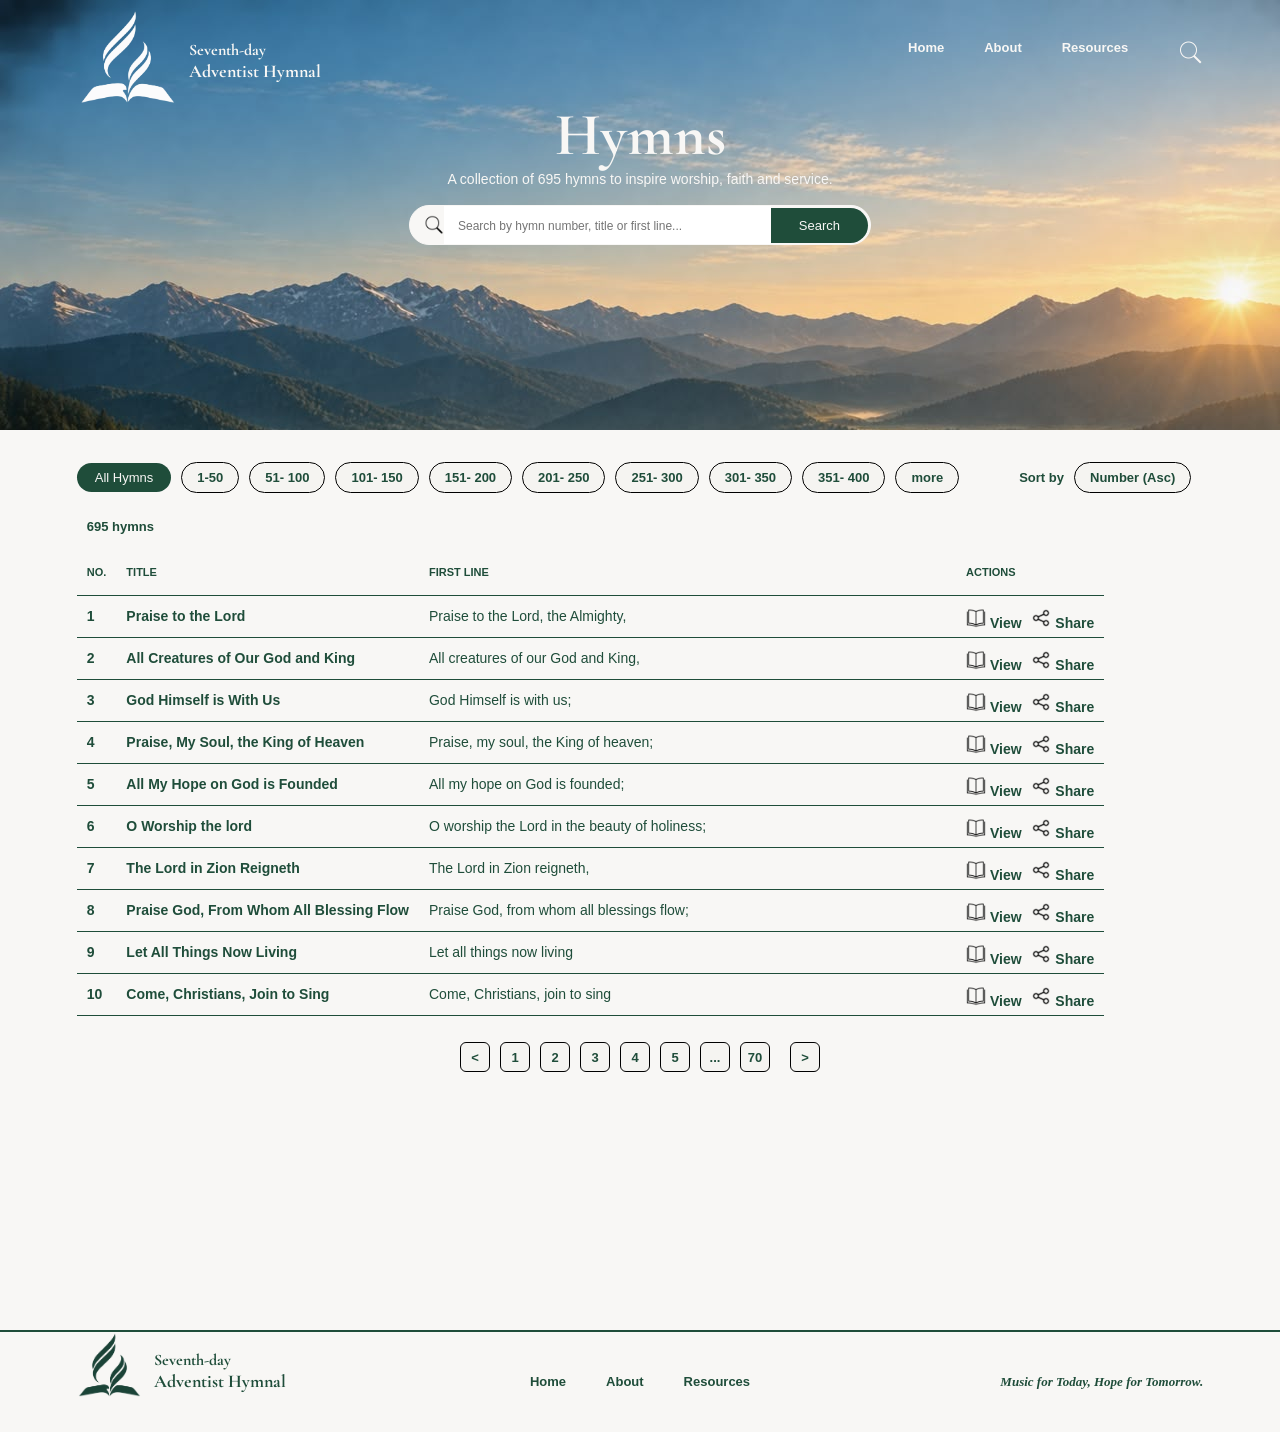
==== index.html @ b4624c20 "word correction" ====
<!DOCTYPE html>
<html lang="en">

<head>
    <meta charset="UTF-8">
    <meta name="viewport" content="width=device-width, initial-scale=1.0">
    <title>SDAH Hymnal</title>
    <link rel="stylesheet" href="main.css">
    <link rel="preconnect" href="https://fonts.googleapis.com">
    <link rel="preconnect" href="https://fonts.gstatic.com" crossorigin>
    <link
        href="https://fonts.googleapis.com/css2?family=Cormorant+Garamond:ital,wght@0,300..700;1,300..700&display=swap"
        rel="stylesheet">
</head>

<body>

    <nav>
        <div class="nav-brand">
            <img src="sda white.png" alt="sda-logo" width="100px" height="100px">
            <h5>Seventh-day <br><span-1>Adventist Hymnal</span-1></h5>
        </div>
        <div class="nav-actions">
            <div class="header-links">
                <a href="index.html">Home</a>
                <a href="#">About</a>
                <a href="#">Resources</a>
            </div>
            <a class="search-link" href="#"><img src="search_icon_f8f7f5_transparent.png" alt="search-icon" width="25px"
                    height="25px"></a>
        </div>
        <button class="menu-toggle" type="button" aria-label="Open navigation menu" aria-controls="site-menu"
            aria-expanded="false">
            <span></span>
            <span></span>
            <span></span>
        </button>
        <div class="nav-header">
            <h1>Hymns</h1>
            <p>A collection of 695 hymns to inspire worship, faith and service.</p>
            <search>
                <form action="/search-results" method="GET">
                    <img src="icons8-search-50.png" alt="black-search-icon" width="20px" height="20px">
                    <input type="search" id="site-search" name="q"
                        placeholder="Search by hymn number, title or first line..."
                        aria-label="Search through site content">
                    <button class="search-btn" type="submit">Search</button>
                </form>
            </search>
        </div>
    </nav>

    <div class="container">
        <div class="main">
            <section class="hero">
                <button class="but">All Hymns</button>
                <button class="bot">1-50</button>
                <button class="bot">51- 100</button>
                <button class="bot">101- 150</button>
                <button class="bot">151- 200</button>
                <button class="bot">201- 250</button>
                <button class="bot">251- 300</button>
                <button class="bot">301- 350</button>
                <button class="bot">351- 400</button>
                <button class="bot">more </button>
                <p>Sort by</p>
                <button class="bot">Number (Asc)</button>
                <p class="text">695 hymns</p>
            </section>

            <section class="hymn">
                <div class="text">
                    <div>
                        <p>NO.</p>
                    </div>
                    <div class="numbers"></div>
                </div>
                <div class="text">
                    <div>
                        <p>TITLE</p>
                    </div>
                    <div>Praise to the Lord</div>
                    <div>All Creatures of Our God and King</div>
                    <div>God Himself is With Us</div>
                    <div>Praise, My Soul, the King of Heaven</div>
                    <div>All My Hope on God is Founded</div>
                    <div>O Worship the lord</div>
                    <div>The Lord in Zion Reigneth</div>
                    <div>Praise God, From Whom All Blessing Flow</div>
                    <div>Let All Things Now Living</div>
                    <div>Come, Christians, Join to Sing</div>
                </div>
                <div class="text">
                    <div>
                        <p>FIRST LINE</p>
                    </div>
                    <div class="featured-hymn">Praise to the Lord, the Almighty,</div>
                    <div class="featured-hymn">All creatures of our God and King,</div>
                    <div class="featured-hymn">God Himself is with us;</div>
                    <div class="featured-hymn">Praise, my soul, the King of heaven;</div>
                    <div class="featured-hymn">All my hope on God is founded;</div>
                    <div class="featured-hymn">O worship the Lord in the beauty of holiness;</div>
                    <div class="featured-hymn">The Lord in Zion reigneth,</div>
                    <div class="featured-hymn">Praise God, from whom all blessings flow;</div>
                    <div class="featured-hymn">Let all things now living</div>
                    <div class="featured-hymn">Come, Christians, join to sing</div>
                </div>
                <div class="text">
                    <div>
                        <p>ACTIONS</p>
                    </div>
                    <div><a href="#"><img src="icons8-open-book-50.png" alt="book-img" width="20px" height="20px">
                            View</a> <a href="#"><img src="icons8-share-48.png" alt="share-img" width="20px"
                                height="20px"> Share</a></div>
                    <div><a href="#"><img src="icons8-open-book-50.png" alt="book-img" width="20px" height="20px">
                            View</a> <a href="#"><img src="icons8-share-48.png" alt="share-img" width="20px"
                                height="20px"> Share</a></div>
                    <div><a href="#"><img src="icons8-open-book-50.png" alt="book-img" width="20px" height="20px">
                            View</a> <a href="#"><img src="icons8-share-48.png" alt="share-img" width="20px"
                                height="20px"> Share</a></div>
                    <div><a href="#"><img src="icons8-open-book-50.png" alt="book-img" width="20px" height="20px">
                            View</a> <a href="#"><img src="icons8-share-48.png" alt="share-img" width="20px"
                                height="20px"> Share</a></div>
                    <div><a href="#"><img src="icons8-open-book-50.png" alt="book-img" width="20px" height="20px">
                            View</a> <a href="#"><img src="icons8-share-48.png" alt="share-img" width="20px"
                                height="20px"> Share</a></div>
                    <div><a href="#"><img src="icons8-open-book-50.png" alt="book-img" width="20px" height="20px">
                            View</a> <a href="#"><img src="icons8-share-48.png" alt="share-img" width="20px"
                                height="20px"> Share</a></div>
                    <div><a href="#"><img src="icons8-open-book-50.png" alt="book-img" width="20px" height="20px">
                            View</a> <a href="#"><img src="icons8-share-48.png" alt="share-img" width="20px"
                                height="20px"> Share</a></div>
                    <div><a href="#"><img src="icons8-open-book-50.png" alt="book-img" width="20px" height="20px">
                            View</a> <a href="#"><img src="icons8-share-48.png" alt="share-img" width="20px"
                                height="20px"> Share</a></div>
                    <div><a href="#"><img src="icons8-open-book-50.png" alt="book-img" width="20px" height="20px">
                            View</a> <a href="#"><img src="icons8-share-48.png" alt="share-img" width="20px"
                                height="20px"> Share</a></div>
                    <div><a href="#"><img src="icons8-open-book-50.png" alt="book-img" width="20px" height="20px">
                            View</a> <a href="#"><img src="icons8-share-48.png" alt="share-img" width="20px"
                                height="20px"> Share</a></div>
                </div>
                <div class="number-controls">
                    <button class="num-but page-arrow" type="button" aria-label="Move page numbers left">&lt;</button>
                    <div class="number-pages" role="group" aria-label="Hymn pages"></div>
                    <button class="num-but page-arrow" type="button" aria-label="Move page numbers right">&gt;</button>
                </div>
            </section>
        </div>
    </div>

    <hr class="line">
    <footer class="footer">
        <div class="footer-brand">
            <img src="sda 1f4d3a.png" alt="sda-logo" width="65px" height="65px">
            <h5>Seventh-day <br><span-1>Adventist Hymnal</span-1></h5>
        </div>
        <div class="footer-actions">
            <div class="footer-links">
                <a href="index.html">Home</a>
                <a href="#">About</a>
                <a href="#">Resources</a>
            </div>
            <div class="footer-text">
                <p>Music for Today, Hope for Tomorrow.</p>
            </div>
    </footer>
</body>
<script src="script.js"></script>

</html>
---- main.css ----
* {
    margin: 0;
    padding: 0;
}

html,
body {
    height: 100%;
    background-color: #f8f7f5;
}

/*Nav*/

nav {
    height: 350px;
    display: flex;
    position: relative;
    padding: 40px 6%;
    justify-content: space-between;
    background-image: url(landscape.jpg);

}

.nav-brand {
    display: flex;
    align-items: flex-start;
    gap: 12px;
}

.nav-brand img {
    transform: translateY(-35px);
}

.nav-actions {
    display: flex;
    gap: 50px;
    margin-left: auto;
}

.nav-header {
    position: absolute;
    top: 40%;
    left: 50%;
    transform: translate(-50%, -50%);
    text-align: center;
}

.nav-header p {
    color: #f8f7f5;
    font-family: "Montserrat", sans-serif;
    font-optical-sizing: auto;
    font-weight: 400;
    font-style: normal;
    font-size: 14px;
}

.header-links {
    display: flex;
    gap: 40px;
    flex-shrink: 1;
    padding: 0;
}

.search-link {
    display: inline-flex;
    justify-content: center;
}

.header-links a {
    font-family: "Inter", sans-serif;
    font-optical-sizing: auto;
    font-weight: 700;
    font-style: normal;
    font-size: 13px;
    color: #f8f7f5;
    justify-content: space-between;
    text-decoration: none;
}

.header-links a:hover {
    text-decoration: underline;
    text-decoration-color: #f8f8f8;
    text-decoration-thickness: 1px;
    text-underline-offset: 5px;
}

search form {
    display: flex;
    align-items: center;
    width: min(460px, 80vw);
    margin-top: 18px;
    background-color: #f8f7f5;
    border: 1px solid #f8f7f5;
    border-radius: 999px;
    overflow: hidden;
}

search form img {
    flex-shrink: 0;
    margin-left: 14px;
}

search input[type="search"] {
    flex-grow: 1;
    min-width: 0;
    border: none;
    padding: 10px 14px;
    outline: none;
    font-size: 16px;
}

search input[type="search"]::placeholder {
    font-size: 12px;
    font-family: "Inter", sans-serif;
    font-optical-sizing: auto;
    font-weight: 400;
    font-style: normal;
}

.search-btn {
    background: #1f4d3a;
    border: none;
    margin-right: 2px;
    padding: 10px 28px;
    border-radius: 6px;
    border-top-right-radius: 999px;
    border-bottom-right-radius: 999px;
    cursor: pointer;
    font-family: "Inter", sans-serif;
    font-optical-sizing: auto;
    font-weight: 500;
    font-style: normal;
    font-size: 13px;
    color: #f8f7f5;
}

h1 {
    font-family: "Cormorant Garamond", serif;
    font-optical-sizing: auto;
    font-weight: 700;
    font-style: normal;
    font-size: 60px;
    color: #f8f7f5;
}

h5 {
    font-family: "Cormorant Garamond", serif;
    font-optical-sizing: auto;
    font-weight: 700;
    font-style: normal;
    font-size: 16px;
    color: #f8f7f5;
}

.menu-toggle {
    display: none;
    width: 44px;
    height: 44px;
    padding: 10px;
    align-items: center;
    justify-content: center;
    flex-direction: column;
    gap: 5px;
    background: transparent;
    border: 0;
}

.menu-toggle span {
    display: block;
    width: 23px;
    height: 2px;
    background-color: #1d283c;
    border-radius: 2px;
    transition: transform .25s ease, opacity .2s ease;
}

span-1 {
    font-family: "Cormorant Garamond", serif;
    font-optical-sizing: auto;
    font-weight: 700;
    font-style: normal;
    font-size: 18px;
    color: #f8f7f5;
}

/*Hero Section*/

.container {
    min-height: 100%;
}

.main {
    overflow: hidden;
    padding-bottom: 100px;
    /* background-image: url(landscape.jpg); */
}

.hero {
    display: flex;
    flex-wrap: wrap;
    align-items: center;
    margin-top: 32px;
    padding: 0 6%;
    justify-content: flex-start;
    gap: 10px;
    position: relative;
}

.but {
    background: #1f4d3a;
    border: none;
    border-radius: 70px;
    padding: 7px 18px;
    cursor: pointer;
    font-family: "Inter", sans-serif;
    font-optical-sizing: auto;
    font-weight: 500;
    font-style: normal;
    font-size: 13px;
    color: #f8f7f5;
}

.bot {
    background: #F5F4F1;
    border: 1px solid black;
    border-radius: 70px;
    padding: 7px 15px;
    cursor: pointer;
    font-family: "Inter", sans-serif;
    font-optical-sizing: auto;
    font-weight: 700;
    font-style: normal;
    font-size: 13px;
    color: #1f4d3a;
}

.bot:hover {
    background: #1f4d3a;
    color: #f8f7f5;
}

.hero p {
    margin-left: 50px;
    font-family: "Inter", sans-serif;
    font-optical-sizing: auto;
    font-weight: 700;
    font-style: normal;
    font-size: 13px;
    color: #1f4d3a;
}

.hero .text {
    flex: 0 0 100%;
    margin-left: 0;
    margin-top: 16px;
}

/*Hymn section*/

.hymn {
    margin-top: 32px;
    padding: 0 6%;
    display: flex;
    flex-wrap: wrap;
    justify-content: flex-start;
    overflow-x: auto;
}

.hymn p {
    font-family: "Inter", sans-serif;
    font-optical-sizing: auto;
    font-weight: 600;
    font-style: normal;
    font-size: 11px;
    color: #1f4d3a;
}

.text {
    display: flex;
    flex-direction: column;
    gap: 12px;
    border: none;
    height: auto;
    margin: 0 5px;
    padding-left: 10px;
    font-family: "Inter", sans-serif;
    font-optical-sizing: auto;
    font-weight: 700;
    font-style: normal;
    font-size: 14px;
    color: #1f4d3a;
}

.hymn .text>div:not(.numbers),
.numbers>div {
    white-space: nowrap;
    padding: 0 10px 6px;
    box-sizing: border-box;
    min-height: 30px;
    border-bottom: 0.5px solid #1f4d3a;
}

.numbers {
    display: flex;
    flex-direction: column;
    gap: 12px;
}

.hymn .text {
    flex: 0 0 auto;
    margin: 0;
    padding-left: 0;
}

.hymn .text:nth-child(3)>div {
    padding-right: 250px;
}

.hymn .text:last-child>div {
    display: flex;
    align-items: center;
    gap: 4px;
}

.hymn .text:nth-child(4) a {
    color: inherit;
    text-decoration: none;
}

.hymn .text:nth-child(4) a+a {
    margin-left: 6px;
}

.featured-hymn {
    font-family: "Inter", sans-serif;
    font-optical-sizing: auto;
    font-weight: 500;
    font-style: normal;
    font-size: 14px;
    color: #1f4d3a;
}

.num-but {
    background: #F5F4F1;
    border: 1px solid black;
    border-radius: 6px;
    width: 30px;
    height: 30px;
    flex-shrink: 0;
    padding: 0;
    cursor: pointer;
    font-family: "Inter", sans-serif;
    font-optical-sizing: auto;
    font-weight: 700;
    font-style: normal;
    font-size: 13px;
    color: #1f4d3a;
}

.num-but:hover {
    background: #1f4d3a;
    color: #f8f7f5;
}

.number-controls {
    flex: 0 0 100%;
    display: flex;
    align-items: center;
    justify-content: center;
    gap: 10px;
    margin-top: 26px;
}

.number-pages {
    display: flex;
    flex: 0 1 280px;
    gap: 10px;
    max-width: calc(100% - 80px);
    min-width: 0;
    overflow-x: auto;
    scrollbar-width: none;
}

.number-pages::-webkit-scrollbar {
    display: none;
}

/*Footer*/

.line {
    border: 0.5px solid #1f4d3a;
}

.footer {
    background-color: #f8f7f5;
    position: relative;
    padding: 0 6%;
    height: 100px;
    /* margin-top: -100px; */
    clear: both;
    display: flex;
    justify-content: space-between;
    align-items: center;
}

.footer-brand {
    display: flex;
    align-items: flex-start;
    gap: 12px;
}

.footer-brand h5 {
    font-family: "Cormorant Garamond", serif;
    font-optical-sizing: auto;
    font-weight: 700;
    font-style: normal;
    font-size: 16px;
    color: #1f4d3a;
}

.footer-brand span-1 {
    font-family: "Cormorant Garamond", serif;
    font-optical-sizing: auto;
    font-weight: 700;
    font-style: normal;
    font-size: 18px;
    color: #1f4d3a;
}

.footer-brand img {
    transform: translateY(-18px);
}

.footer-actions {
    display: flex;
    gap: 50px;
    margin-left: auto;
}

.footer-links {
    display: flex;
    gap: 40px;
    flex-shrink: 1;
    padding: 0;
    position: absolute;
    left: 50%;
    transform: translateX(-50%);
}

.footer-links a {
    font-family: "Inter", sans-serif;
    font-optical-sizing: auto;
    font-weight: 700;
    font-style: normal;
    font-size: 13px;
    color: #1f4d3a;
    justify-content: space-between;
    text-decoration: none;
}

.footer-text p {
    font-family: "Noto Serif Georgian", serif;
    font-optical-sizing: auto;
    font-weight: 600;
    font-style: italic;
    font-size: 13px;
    color: #1f4d3a
}
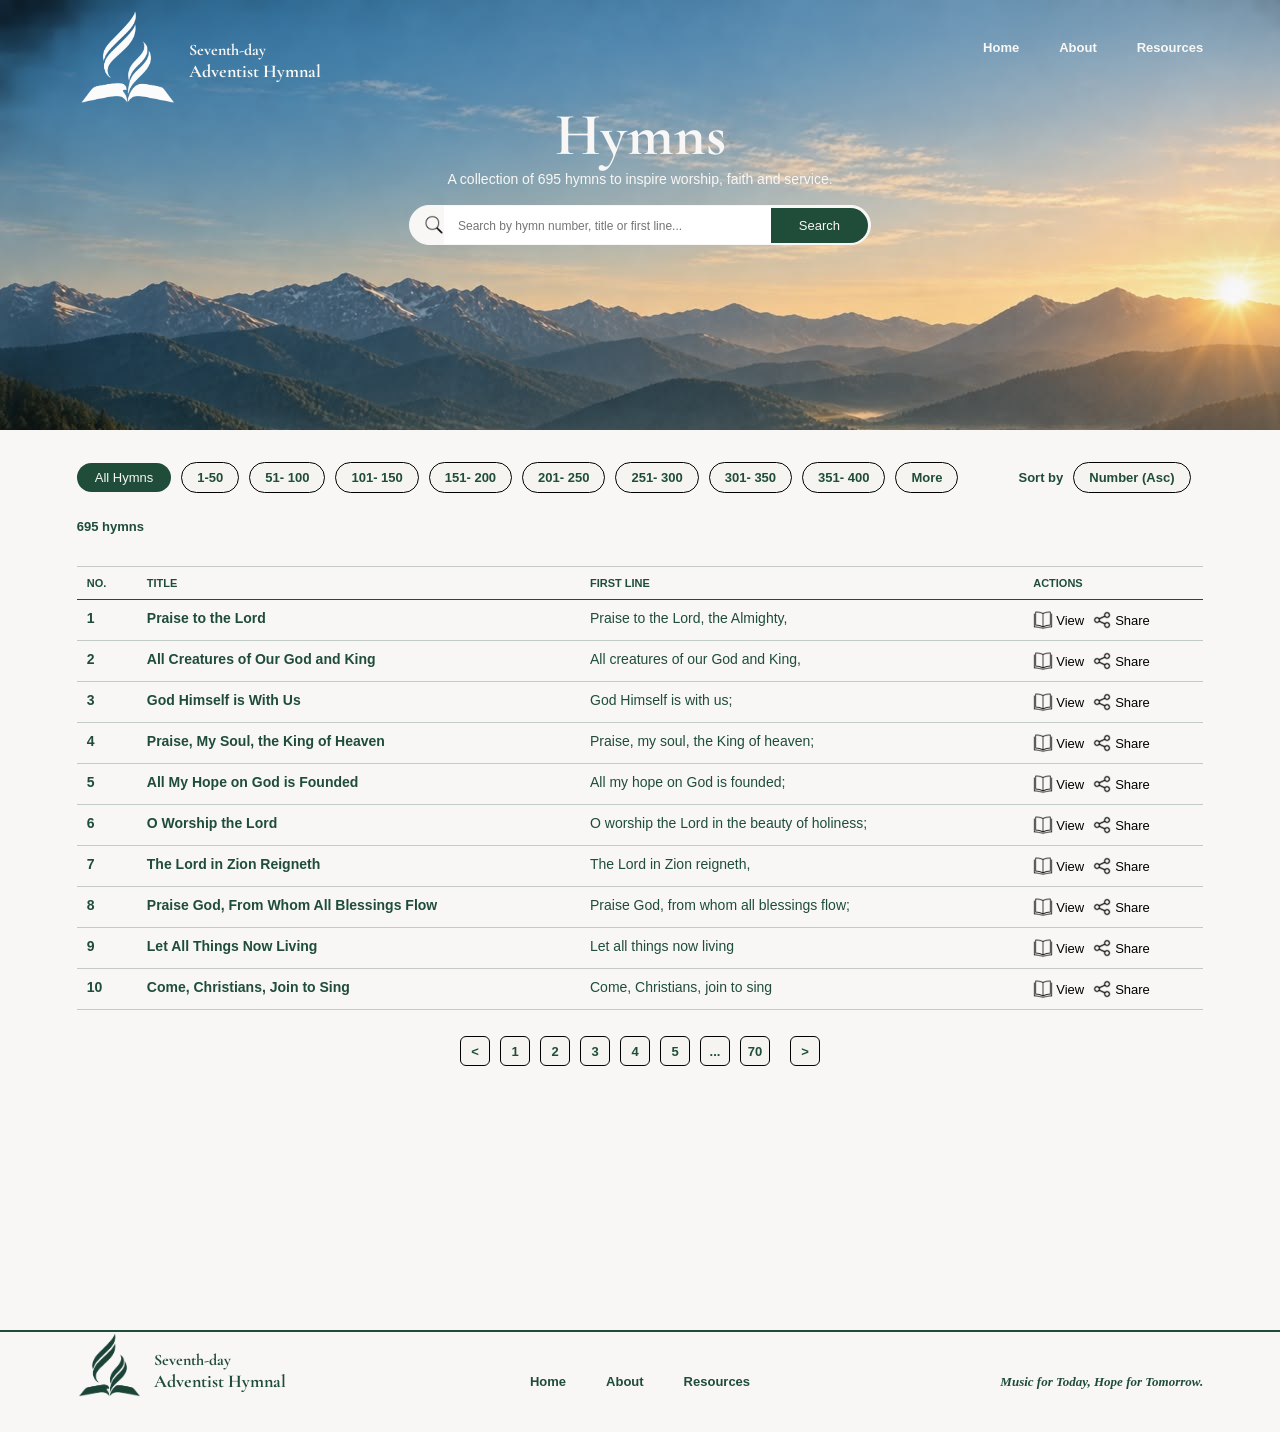
==== commit a7c70981: "mobile resp" ====
--- a/index.html
+++ b/index.html
@@ -21,13 +21,11 @@
             <h5>Seventh-day <br><span-1>Adventist Hymnal</span-1></h5>
         </div>
         <div class="nav-actions">
-            <div class="header-links">
+            <div class="header-links" id="site-menu">
                 <a href="index.html">Home</a>
                 <a href="#">About</a>
                 <a href="#">Resources</a>
             </div>
-            <a class="search-link" href="#"><img src="search_icon_f8f7f5_transparent.png" alt="search-icon" width="25px"
-                    height="25px"></a>
         </div>
         <button class="menu-toggle" type="button" aria-label="Open navigation menu" aria-controls="site-menu"
             aria-expanded="false">
@@ -53,92 +51,151 @@
     <div class="container">
         <div class="main">
             <section class="hero">
-                <button class="but">All Hymns</button>
-                <button class="bot">1-50</button>
-                <button class="bot">51- 100</button>
-                <button class="bot">101- 150</button>
-                <button class="bot">151- 200</button>
-                <button class="bot">201- 250</button>
-                <button class="bot">251- 300</button>
-                <button class="bot">301- 350</button>
-                <button class="bot">351- 400</button>
-                <button class="bot">more </button>
-                <p>Sort by</p>
-                <button class="bot">Number (Asc)</button>
+                <div class="hymn-ranges is-collapsed">
+                    <button class="but range-option" type="button">All Hymns</button>
+                    <button class="bot range-option" type="button">1-50</button>
+                    <button class="bot range-option" type="button">51- 100</button>
+                    <button class="bot range-option" type="button">101- 150</button>
+                    <button class="bot range-option" type="button">151- 200</button>
+                    <button class="bot range-option" type="button">201- 250</button>
+                    <button class="bot range-option" type="button">251- 300</button>
+                    <button class="bot range-option" type="button">301- 350</button>
+                    <button class="bot range-option" type="button">351- 400</button>
+                    <button class="bot range-more" type="button" aria-expanded="false">More</button>
+                </div>
+                <p class="sort-label">Sort by</p>
+                <button class="bot sort-button" type="button">Number (Asc)</button>
                 <p class="text">695 hymns</p>
             </section>
 
-            <section class="hymn">
-                <div class="text">
-                    <div>
-                        <p>NO.</p>
+            <section class="hymn" aria-label="Hymn list">
+                <div class="hymn-list">
+                    <div class="hymn-headings" aria-hidden="true">
+                        <span>NO.</span>
+                        <span>TITLE</span>
+                        <span>FIRST LINE</span>
+                        <span>ACTIONS</span>
                     </div>
-                    <div class="numbers"></div>
-                </div>
-                <div class="text">
-                    <div>
-                        <p>TITLE</p>
-                    </div>
-                    <div>Praise to the Lord</div>
-                    <div>All Creatures of Our God and King</div>
-                    <div>God Himself is With Us</div>
-                    <div>Praise, My Soul, the King of Heaven</div>
-                    <div>All My Hope on God is Founded</div>
-                    <div>O Worship the lord</div>
-                    <div>The Lord in Zion Reigneth</div>
-                    <div>Praise God, From Whom All Blessing Flow</div>
-                    <div>Let All Things Now Living</div>
-                    <div>Come, Christians, Join to Sing</div>
-                </div>
-                <div class="text">
-                    <div>
-                        <p>FIRST LINE</p>
-                    </div>
-                    <div class="featured-hymn">Praise to the Lord, the Almighty,</div>
-                    <div class="featured-hymn">All creatures of our God and King,</div>
-                    <div class="featured-hymn">God Himself is with us;</div>
-                    <div class="featured-hymn">Praise, my soul, the King of heaven;</div>
-                    <div class="featured-hymn">All my hope on God is founded;</div>
-                    <div class="featured-hymn">O worship the Lord in the beauty of holiness;</div>
-                    <div class="featured-hymn">The Lord in Zion reigneth,</div>
-                    <div class="featured-hymn">Praise God, from whom all blessings flow;</div>
-                    <div class="featured-hymn">Let all things now living</div>
-                    <div class="featured-hymn">Come, Christians, join to sing</div>
-                </div>
-                <div class="text">
-                    <div>
-                        <p>ACTIONS</p>
-                    </div>
-                    <div><a href="#"><img src="icons8-open-book-50.png" alt="book-img" width="20px" height="20px">
-                            View</a> <a href="#"><img src="icons8-share-48.png" alt="share-img" width="20px"
-                                height="20px"> Share</a></div>
-                    <div><a href="#"><img src="icons8-open-book-50.png" alt="book-img" width="20px" height="20px">
-                            View</a> <a href="#"><img src="icons8-share-48.png" alt="share-img" width="20px"
-                                height="20px"> Share</a></div>
-                    <div><a href="#"><img src="icons8-open-book-50.png" alt="book-img" width="20px" height="20px">
-                            View</a> <a href="#"><img src="icons8-share-48.png" alt="share-img" width="20px"
-                                height="20px"> Share</a></div>
-                    <div><a href="#"><img src="icons8-open-book-50.png" alt="book-img" width="20px" height="20px">
-                            View</a> <a href="#"><img src="icons8-share-48.png" alt="share-img" width="20px"
-                                height="20px"> Share</a></div>
-                    <div><a href="#"><img src="icons8-open-book-50.png" alt="book-img" width="20px" height="20px">
-                            View</a> <a href="#"><img src="icons8-share-48.png" alt="share-img" width="20px"
-                                height="20px"> Share</a></div>
-                    <div><a href="#"><img src="icons8-open-book-50.png" alt="book-img" width="20px" height="20px">
-                            View</a> <a href="#"><img src="icons8-share-48.png" alt="share-img" width="20px"
-                                height="20px"> Share</a></div>
-                    <div><a href="#"><img src="icons8-open-book-50.png" alt="book-img" width="20px" height="20px">
-                            View</a> <a href="#"><img src="icons8-share-48.png" alt="share-img" width="20px"
-                                height="20px"> Share</a></div>
-                    <div><a href="#"><img src="icons8-open-book-50.png" alt="book-img" width="20px" height="20px">
-                            View</a> <a href="#"><img src="icons8-share-48.png" alt="share-img" width="20px"
-                                height="20px"> Share</a></div>
-                    <div><a href="#"><img src="icons8-open-book-50.png" alt="book-img" width="20px" height="20px">
-                            View</a> <a href="#"><img src="icons8-share-48.png" alt="share-img" width="20px"
-                                height="20px"> Share</a></div>
-                    <div><a href="#"><img src="icons8-open-book-50.png" alt="book-img" width="20px" height="20px">
-                            View</a> <a href="#"><img src="icons8-share-48.png" alt="share-img" width="20px"
-                                height="20px"> Share</a></div>
+                    <article class="hymn-row">
+                        <span class="hymn-number"></span>
+                        <div class="hymn-details">
+                            <h2>Praise to the Lord</h2>
+                            <p class="featured-hymn">Praise to the Lord, the Almighty,</p>
+                        </div>
+                        <button class="hymn-actions-toggle" type="button" aria-label="Show actions for Praise to the Lord" aria-expanded="false">&rarr;</button>
+                        <div class="hymn-actions">
+                            <a href="#" aria-label="View Praise to the Lord"><img src="icons8-open-book-50.png" alt=""><span>View</span></a>
+                            <a href="#" aria-label="Share Praise to the Lord"><img src="icons8-share-48.png" alt=""><span>Share</span></a>
+                        </div>
+                    </article>
+                    <article class="hymn-row">
+                        <span class="hymn-number"></span>
+                        <div class="hymn-details">
+                            <h2>All Creatures of Our God and King</h2>
+                            <p class="featured-hymn">All creatures of our God and King,</p>
+                        </div>
+                        <button class="hymn-actions-toggle" type="button" aria-label="Show actions for All Creatures of Our God and King" aria-expanded="false">&rarr;</button>
+                        <div class="hymn-actions">
+                            <a href="#" aria-label="View All Creatures of Our God and King"><img src="icons8-open-book-50.png" alt=""><span>View</span></a>
+                            <a href="#" aria-label="Share All Creatures of Our God and King"><img src="icons8-share-48.png" alt=""><span>Share</span></a>
+                        </div>
+                    </article>
+                    <article class="hymn-row">
+                        <span class="hymn-number"></span>
+                        <div class="hymn-details">
+                            <h2>God Himself is With Us</h2>
+                            <p class="featured-hymn">God Himself is with us;</p>
+                        </div>
+                        <button class="hymn-actions-toggle" type="button" aria-label="Show actions for God Himself is With Us" aria-expanded="false">&rarr;</button>
+                        <div class="hymn-actions">
+                            <a href="#" aria-label="View God Himself is With Us"><img src="icons8-open-book-50.png" alt=""><span>View</span></a>
+                            <a href="#" aria-label="Share God Himself is With Us"><img src="icons8-share-48.png" alt=""><span>Share</span></a>
+                        </div>
+                    </article>
+                    <article class="hymn-row">
+                        <span class="hymn-number"></span>
+                        <div class="hymn-details">
+                            <h2>Praise, My Soul, the King of Heaven</h2>
+                            <p class="featured-hymn">Praise, my soul, the King of heaven;</p>
+                        </div>
+                        <button class="hymn-actions-toggle" type="button" aria-label="Show actions for Praise, My Soul, the King of Heaven" aria-expanded="false">&rarr;</button>
+                        <div class="hymn-actions">
+                            <a href="#" aria-label="View Praise, My Soul, the King of Heaven"><img src="icons8-open-book-50.png" alt=""><span>View</span></a>
+                            <a href="#" aria-label="Share Praise, My Soul, the King of Heaven"><img src="icons8-share-48.png" alt=""><span>Share</span></a>
+                        </div>
+                    </article>
+                    <article class="hymn-row">
+                        <span class="hymn-number"></span>
+                        <div class="hymn-details">
+                            <h2>All My Hope on God is Founded</h2>
+                            <p class="featured-hymn">All my hope on God is founded;</p>
+                        </div>
+                        <button class="hymn-actions-toggle" type="button" aria-label="Show actions for All My Hope on God is Founded" aria-expanded="false">&rarr;</button>
+                        <div class="hymn-actions">
+                            <a href="#" aria-label="View All My Hope on God is Founded"><img src="icons8-open-book-50.png" alt=""><span>View</span></a>
+                            <a href="#" aria-label="Share All My Hope on God is Founded"><img src="icons8-share-48.png" alt=""><span>Share</span></a>
+                        </div>
+                    </article>
+                    <article class="hymn-row">
+                        <span class="hymn-number"></span>
+                        <div class="hymn-details">
+                            <h2>O Worship the Lord</h2>
+                            <p class="featured-hymn">O worship the Lord in the beauty of holiness;</p>
+                        </div>
+                        <button class="hymn-actions-toggle" type="button" aria-label="Show actions for O Worship the Lord" aria-expanded="false">&rarr;</button>
+                        <div class="hymn-actions">
+                            <a href="#" aria-label="View O Worship the Lord"><img src="icons8-open-book-50.png" alt=""><span>View</span></a>
+                            <a href="#" aria-label="Share O Worship the Lord"><img src="icons8-share-48.png" alt=""><span>Share</span></a>
+                        </div>
+                    </article>
+                    <article class="hymn-row">
+                        <span class="hymn-number"></span>
+                        <div class="hymn-details">
+                            <h2>The Lord in Zion Reigneth</h2>
+                            <p class="featured-hymn">The Lord in Zion reigneth,</p>
+                        </div>
+                        <button class="hymn-actions-toggle" type="button" aria-label="Show actions for The Lord in Zion Reigneth" aria-expanded="false">&rarr;</button>
+                        <div class="hymn-actions">
+                            <a href="#" aria-label="View The Lord in Zion Reigneth"><img src="icons8-open-book-50.png" alt=""><span>View</span></a>
+                            <a href="#" aria-label="Share The Lord in Zion Reigneth"><img src="icons8-share-48.png" alt=""><span>Share</span></a>
+                        </div>
+                    </article>
+                    <article class="hymn-row">
+                        <span class="hymn-number"></span>
+                        <div class="hymn-details">
+                            <h2>Praise God, From Whom All Blessings Flow</h2>
+                            <p class="featured-hymn">Praise God, from whom all blessings flow;</p>
+                        </div>
+                        <button class="hymn-actions-toggle" type="button" aria-label="Show actions for Praise God, From Whom All Blessings Flow" aria-expanded="false">&rarr;</button>
+                        <div class="hymn-actions">
+                            <a href="#" aria-label="View Praise God, From Whom All Blessings Flow"><img src="icons8-open-book-50.png" alt=""><span>View</span></a>
+                            <a href="#" aria-label="Share Praise God, From Whom All Blessings Flow"><img src="icons8-share-48.png" alt=""><span>Share</span></a>
+                        </div>
+                    </article>
+                    <article class="hymn-row">
+                        <span class="hymn-number"></span>
+                        <div class="hymn-details">
+                            <h2>Let All Things Now Living</h2>
+                            <p class="featured-hymn">Let all things now living</p>
+                        </div>
+                        <button class="hymn-actions-toggle" type="button" aria-label="Show actions for Let All Things Now Living" aria-expanded="false">&rarr;</button>
+                        <div class="hymn-actions">
+                            <a href="#" aria-label="View Let All Things Now Living"><img src="icons8-open-book-50.png" alt=""><span>View</span></a>
+                            <a href="#" aria-label="Share Let All Things Now Living"><img src="icons8-share-48.png" alt=""><span>Share</span></a>
+                        </div>
+                    </article>
+                    <article class="hymn-row">
+                        <span class="hymn-number"></span>
+                        <div class="hymn-details">
+                            <h2>Come, Christians, Join to Sing</h2>
+                            <p class="featured-hymn">Come, Christians, join to sing</p>
+                        </div>
+                        <button class="hymn-actions-toggle" type="button" aria-label="Show actions for Come, Christians, Join to Sing" aria-expanded="false">&rarr;</button>
+                        <div class="hymn-actions">
+                            <a href="#" aria-label="View Come, Christians, Join to Sing"><img src="icons8-open-book-50.png" alt=""><span>View</span></a>
+                            <a href="#" aria-label="Share Come, Christians, Join to Sing"><img src="icons8-share-48.png" alt=""><span>Share</span></a>
+                        </div>
+                    </article>
                 </div>
                 <div class="number-controls">
                     <button class="num-but page-arrow" type="button" aria-label="Move page numbers left">&lt;</button>
@@ -164,8 +221,9 @@
             <div class="footer-text">
                 <p>Music for Today, Hope for Tomorrow.</p>
             </div>
+        </div>
     </footer>
+    <script src="script.js"></script>
 </body>
-<script src="script.js"></script>
 
 </html>
--- a/main.css
+++ b/main.css
@@ -163,6 +163,7 @@
     gap: 5px;
     background: transparent;
     border: 0;
+    cursor: pointer;
 }
 
 .menu-toggle span {
@@ -206,6 +207,26 @@
     position: relative;
 }
 
+.hymn-ranges {
+    display: flex;
+    flex-wrap: wrap;
+    align-items: center;
+    gap: 10px;
+}
+
+.range-more {
+    background: transparent;
+    border: 0;
+    color: #1f4d3a;
+    cursor: pointer;
+    font: 700 13px "Inter", sans-serif;
+    padding: 7px 8px;
+}
+
+.range-more:hover {
+    text-decoration: underline;
+}
+
 .but {
     background: #1f4d3a;
     border: none;
@@ -260,84 +281,83 @@
 .hymn {
     margin-top: 32px;
     padding: 0 6%;
-    display: flex;
-    flex-wrap: wrap;
-    justify-content: flex-start;
-    overflow-x: auto;
-}
-
-.hymn p {
-    font-family: "Inter", sans-serif;
-    font-optical-sizing: auto;
-    font-weight: 600;
-    font-style: normal;
-    font-size: 11px;
-    color: #1f4d3a;
-}
-
-.text {
-    display: flex;
-    flex-direction: column;
-    gap: 12px;
-    border: none;
-    height: auto;
-    margin: 0 5px;
-    padding-left: 10px;
-    font-family: "Inter", sans-serif;
-    font-optical-sizing: auto;
-    font-weight: 700;
+    display: block;
+}
+
+.hymn-list {
+    display: grid;
+    grid-template-columns: 60px minmax(220px, 1fr) minmax(220px, 1fr) 180px;
+    border-top: 1px solid rgba(31, 77, 58, .25);
+}
+
+.hymn-headings {
+    display: contents;
+}
+
+.hymn-headings span {
+    padding: 10px;
+    border-bottom: 1px solid #1f4d3a;
+    color: #1f4d3a;
+    font: 600 11px "Inter", sans-serif;
+}
+
+.hymn-row {
+    display: contents;
+}
+
+.hymn-number {
+    padding: 10px;
+    border-bottom: 1px solid rgba(31, 77, 58, .25);
+    color: #1f4d3a;
+    font: 700 14px "Inter", sans-serif;
+}
+
+.hymn-details {
+    display: contents;
+}
+
+.hymn-details h2 {
+    padding: 10px;
+    border-bottom: 1px solid rgba(31, 77, 58, .25);
+    color: #1f4d3a;
+    font: 700 14px "Inter", sans-serif;
+}
+
+.featured-hymn {
+    padding: 10px;
+    border-bottom: 1px solid rgba(31, 77, 58, .25);
+    font-family: "Inter", sans-serif;
+    font-optical-sizing: auto;
+    font-weight: 500;
     font-style: normal;
     font-size: 14px;
     color: #1f4d3a;
 }
 
-.hymn .text>div:not(.numbers),
-.numbers>div {
-    white-space: nowrap;
-    padding: 0 10px 6px;
-    box-sizing: border-box;
-    min-height: 30px;
-    border-bottom: 0.5px solid #1f4d3a;
-}
-
-.numbers {
-    display: flex;
-    flex-direction: column;
-    gap: 12px;
-}
-
-.hymn .text {
-    flex: 0 0 auto;
-    margin: 0;
-    padding-left: 0;
-}
-
-.hymn .text:nth-child(3)>div {
-    padding-right: 250px;
-}
-
-.hymn .text:last-child>div {
+.hymn-actions-toggle {
+    display: none;
+}
+
+.hymn-actions {
     display: flex;
     align-items: center;
-    gap: 4px;
-}
-
-.hymn .text:nth-child(4) a {
+    gap: 8px;
+    padding: 10px;
+    border-bottom: 1px solid rgba(31, 77, 58, .25);
+}
+
+.hymn-actions a {
+    display: inline-flex;
+    align-items: center;
+    gap: 3px;
     color: inherit;
+    font: 500 13px "Inter", sans-serif;
     text-decoration: none;
 }
 
-.hymn .text:nth-child(4) a+a {
-    margin-left: 6px;
-}
-
-.featured-hymn {
-    font-family: "Inter", sans-serif;
-    font-optical-sizing: auto;
-    font-weight: 500;
-    font-style: normal;
-    font-size: 14px;
-    color: #1f4d3a;
+.hymn-actions img {
+    width: 20px;
+    height: 20px;
 }
 
 .num-but {
@@ -465,4 +485,298 @@
     font-style: italic;
     font-size: 13px;
     color: #1f4d3a
+}
+
+/*Mobile Responsive*/
+
+@media only screen and (max-width: 768px) {
+    nav {
+        height: 330px;
+        padding: 20px 5%;
+    }
+
+    .nav-brand img {
+        width: 68px;
+        height: 68px;
+        transform: translateY(-12px);
+    }
+
+    .nav-brand h5 {
+        font-size: 14px;
+    }
+
+    .nav-brand span-1 {
+        font-size: 16px;
+    }
+
+    .menu-toggle {
+        display: flex;
+        position: absolute;
+        top: 24px;
+        right: 5%;
+        z-index: 3;
+    }
+
+    .menu-toggle span {
+        background-color: #f8f7f5;
+    }
+
+    .menu-toggle.is-open span:first-child {
+        transform: translateY(7px) rotate(45deg);
+    }
+
+    .menu-toggle.is-open span:nth-child(2) {
+        opacity: 0;
+    }
+
+    .menu-toggle.is-open span:last-child {
+        transform: translateY(-7px) rotate(-45deg);
+    }
+
+    .nav-actions {
+        margin: 0;
+    }
+
+    .header-links {
+        display: none;
+        position: absolute;
+        top: 78px;
+        right: 5%;
+        z-index: 2;
+        flex-direction: column;
+        gap: 0;
+        min-width: 150px;
+        padding: 8px 16px;
+        border-radius: 8px;
+        background: #1f4d3a;
+        box-shadow: 0 8px 20px rgba(0, 0, 0, .2);
+    }
+
+    .header-links.is-open {
+        display: flex;
+    }
+
+    .header-links a {
+        padding: 12px 4px;
+    }
+
+    .nav-header {
+        top: 55%;
+        width: 90%;
+    }
+
+    .nav-header h1 {
+        font-size: 48px;
+    }
+
+    .nav-header p {
+        font-size: 13px;
+    }
+
+    search form {
+        width: 100%;
+    }
+
+    .search-btn {
+        padding: 10px 16px;
+    }
+
+    .main {
+        padding-bottom: 56px;
+    }
+
+    .hero {
+        margin-top: 24px;
+        padding: 0 5%;
+        gap: 8px;
+    }
+
+    .hymn-ranges {
+        width: 100%;
+        gap: 8px;
+    }
+
+    .hymn-ranges.is-collapsed .range-option:nth-of-type(n+5) {
+        display: none;
+    }
+
+    .hero p {
+        margin-left: 0;
+    }
+
+    .sort-label,
+    .sort-button {
+        display: none;
+    }
+
+    .hero .text {
+        flex-basis: 100%;
+        margin-top: 4px;
+    }
+
+    .hymn {
+        margin-top: 20px;
+        padding: 0 5%;
+    }
+
+    .hymn-list {
+        display: block;
+        border-top: 1px solid rgba(31, 77, 58, .25);
+    }
+
+    .hymn-headings {
+        display: none;
+    }
+
+    .hymn-row {
+        display: grid;
+        grid-template-columns: 32px minmax(0, 1fr) 36px;
+        gap: 8px;
+        align-items: center;
+        min-height: 70px;
+        padding: 12px 4px;
+        border-bottom: 1px solid rgba(31, 77, 58, .25);
+        color: #1f4d3a;
+    }
+
+    .hymn-number {
+        padding: 0;
+        border: 0;
+    }
+
+    .hymn-details {
+        display: block;
+        min-width: 0;
+    }
+
+    .hymn-details h2 {
+        padding: 0;
+        border: 0;
+        font-size: 15px;
+    }
+
+    .featured-hymn {
+        margin-top: 5px;
+        padding: 0;
+        border: 0;
+        font-size: 13px;
+        color: #52675d;
+    }
+
+    .hymn-actions-toggle {
+        display: block;
+        width: 36px;
+        height: 36px;
+        border: 1px solid rgba(31, 77, 58, .35);
+        border-radius: 50%;
+        background: transparent;
+        color: #1f4d3a;
+        cursor: pointer;
+        font-size: 20px;
+    }
+
+    .hymn-actions-toggle[aria-expanded="true"] {
+        transform: rotate(90deg);
+    }
+
+    .hymn-actions {
+        display: none;
+        grid-column: 2 / 4;
+        padding: 0 0 4px;
+        border: 0;
+    }
+
+    .hymn-actions a {
+        justify-content: center;
+        width: 32px;
+        height: 32px;
+    }
+
+    .hymn-row.is-open .hymn-actions {
+        display: flex;
+    }
+
+    .hymn-actions a span {
+        display: none;
+    }
+
+    .number-controls {
+        gap: 6px;
+    }
+
+    .number-pages {
+        gap: 6px;
+    }
+
+    .footer {
+        height: auto;
+        min-height: 100px;
+        padding: 16px 5%;
+        flex-wrap: wrap;
+        gap: 10px;
+    }
+
+    .footer-brand img {
+        width: 48px;
+        height: 48px;
+        transform: none;
+    }
+
+    .footer-brand h5,
+    .footer-brand span-1 {
+        font-size: 14px;
+    }
+
+    .footer-links {
+        position: static;
+        left: auto;
+        transform: none;
+        gap: 18px;
+    }
+
+    .footer-actions {
+        width: 100%;
+        margin: 0;
+        justify-content: space-between;
+        gap: 10px;
+    }
+
+    .footer-text p {
+        font-size: 11px;
+        text-align: right;
+    }
+}
+
+@media only screen and (max-width: 420px) {
+    .nav-brand {
+        gap: 6px;
+    }
+
+    .nav-brand img {
+        width: 56px;
+        height: 56px;
+    }
+
+    .nav-brand h5 {
+        font-size: 12px;
+    }
+
+    .nav-brand span-1 {
+        font-size: 14px;
+    }
+
+    .hero .bot,
+    .hero .but {
+        padding: 7px 11px;
+        font-size: 12px;
+    }
+
+    .footer-actions {
+        align-items: flex-start;
+        flex-direction: column;
+    }
+
+    .footer-text p {
+        text-align: left;
+    }
 }
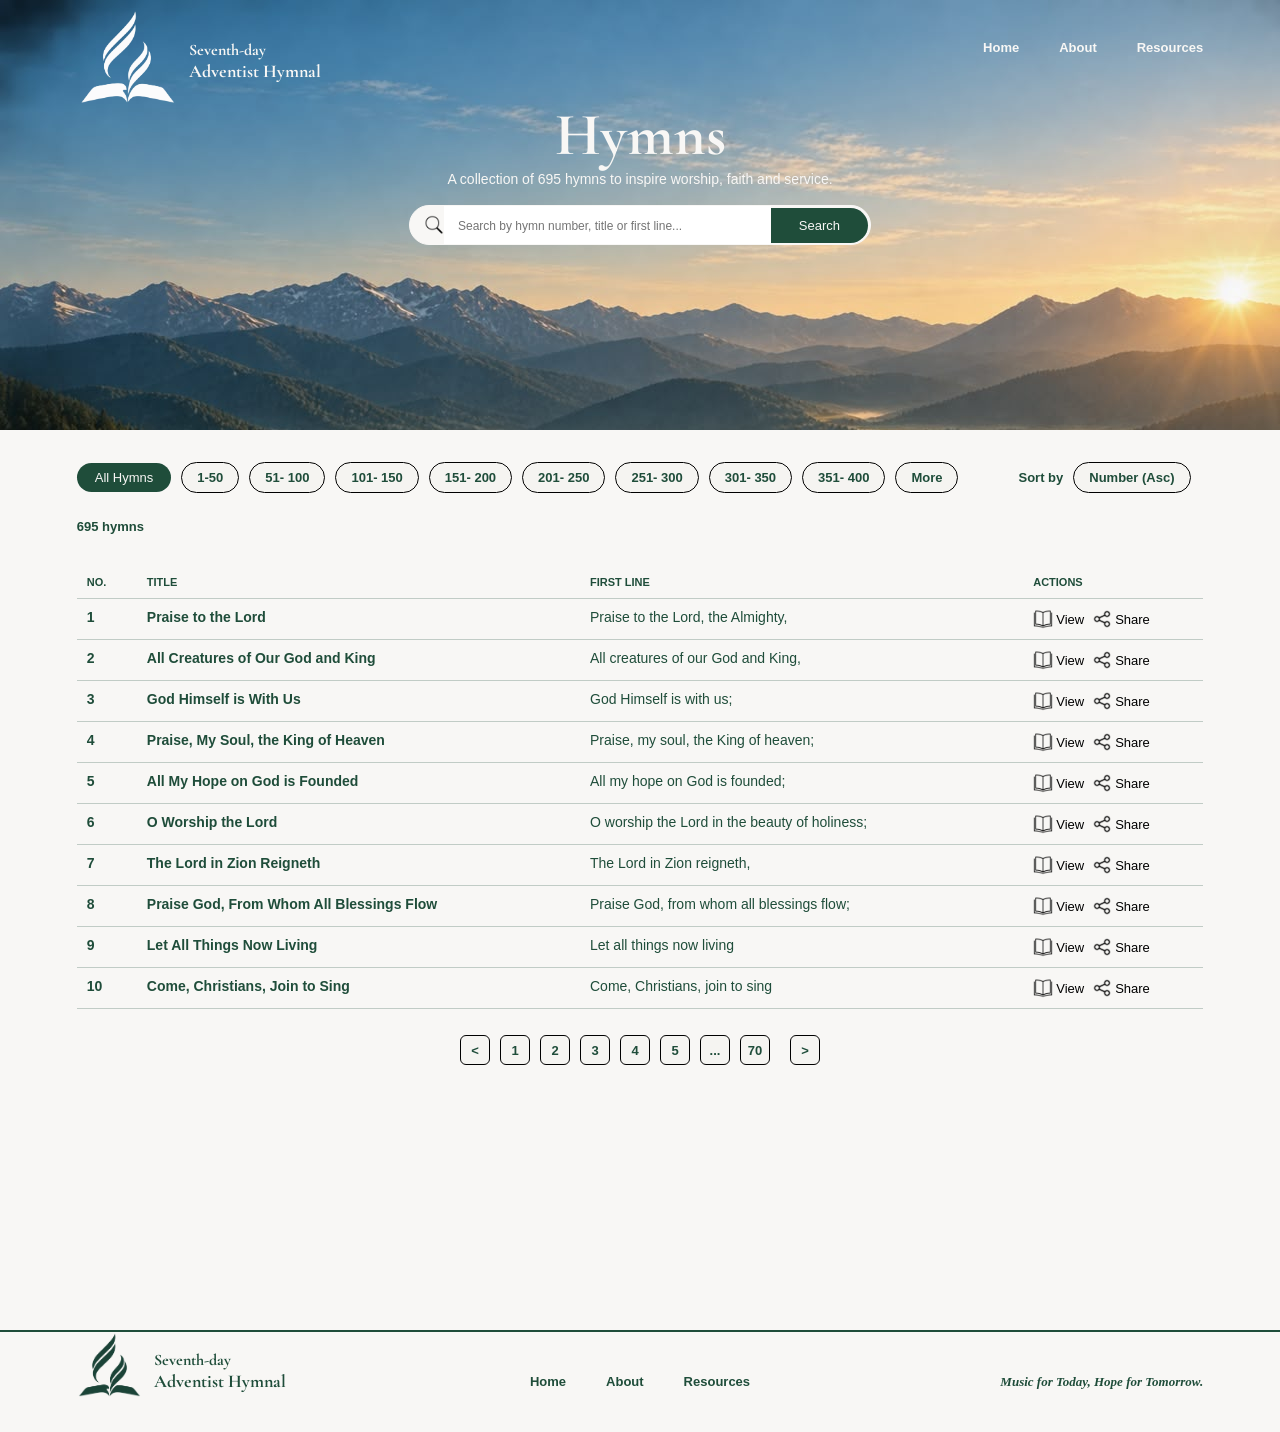
==== commit 53e01101: "more mobile resp" ====
--- a/index.html
+++ b/index.html
@@ -222,6 +222,28 @@
                 <p>Music for Today, Hope for Tomorrow.</p>
             </div>
         </div>
+        <div class="mobile-footer">
+            <div class="foot-mob">
+            <a href="#"><img src="icons8-home-48-1f4d3a.png" alt="Home" width="25px" height="25px">
+            <p>Home</p>
+            </a>
+            </div>
+            <div class="foot-mob">
+            <a href="#"><img src="icons8-open-book-50-1f4d3a.png" alt="Search" width="25px" height="25px">
+            <p>Search</p>
+            </a>
+            </div>
+            <div class="foot-mob">
+            <a href="#"><img src="icons8-love-24-1f4d3a.png" alt="favourite">
+            <p>Favourite</p>
+            </a>
+            </div>
+            <div class="foot-mob">
+            <a href="#"><img src="icons8-ellipsis-30-1f4d3a.png" alt="more">
+            <p>More</p>
+            </a>
+            </div>
+        </div>
     </footer>
     <script src="script.js"></script>
 </body>
--- a/main.css
+++ b/main.css
@@ -287,7 +287,6 @@
 .hymn-list {
     display: grid;
     grid-template-columns: 60px minmax(220px, 1fr) minmax(220px, 1fr) 180px;
-    border-top: 1px solid rgba(31, 77, 58, .25);
 }
 
 .hymn-headings {
@@ -296,7 +295,7 @@
 
 .hymn-headings span {
     padding: 10px;
-    border-bottom: 1px solid #1f4d3a;
+    border-bottom: 1px solid rgba(31, 77, 58, .25);
     color: #1f4d3a;
     font: 600 11px "Inter", sans-serif;
 }
@@ -485,6 +484,47 @@
     font-style: italic;
     font-size: 13px;
     color: #1f4d3a
+}
+
+.mobile-footer {
+    display: none;
+    position: fixed;
+    bottom: 0;
+    left: 0;
+    width: 100%;
+    box-sizing: border-box;
+    align-items: center;
+    background-color: #f8f7f5;
+    padding: 8px 0;
+    box-shadow: 0 -2px 5px rgba(0, 0, 0, 0.1);
+    z-index: 1000;
+}
+
+.foot-mob {
+    flex: 1;
+    text-align: center;
+}
+
+.foot-mob a {
+    display: flex;
+    flex-direction: column;
+    align-items: center;
+    gap: 4px;
+    color: #1f4d3a;
+    font-family: "Inter", sans-serif;
+    font-size: 11px;
+    font-weight: 600;
+    text-decoration: none;
+}
+
+.foot-mob img {
+    width: 25px;
+    height: 25px;
+    object-fit: contain;
+}
+
+.foot-mob p {
+    margin: 0;
 }
 
 /*Mobile Responsive*/
@@ -621,7 +661,6 @@
 
     .hymn-list {
         display: block;
-        border-top: 1px solid rgba(31, 77, 58, .25);
     }
 
     .hymn-headings {
@@ -701,7 +740,7 @@
     }
 
     .number-controls {
-        gap: 6px;
+        display: none;
     }
 
     .number-pages {
@@ -709,41 +748,20 @@
     }
 
     .footer {
-        height: auto;
-        min-height: 100px;
-        padding: 16px 5%;
-        flex-wrap: wrap;
-        gap: 10px;
-    }
-
-    .footer-brand img {
-        width: 48px;
-        height: 48px;
-        transform: none;
-    }
-
-    .footer-brand h5,
-    .footer-brand span-1 {
-        font-size: 14px;
-    }
-
-    .footer-links {
-        position: static;
-        left: auto;
-        transform: none;
-        gap: 18px;
-    }
-
+        height: 0;
+        min-height: 0;
+        padding: 0;
+    }
+
+    .footer-brand,
     .footer-actions {
-        width: 100%;
-        margin: 0;
-        justify-content: space-between;
-        gap: 10px;
-    }
-
-    .footer-text p {
-        font-size: 11px;
-        text-align: right;
+        display: none;
+    }
+
+    .mobile-footer {
+        display: flex;
+        justify-content: space-around;
+        padding-bottom: calc(8px + env(safe-area-inset-bottom));
     }
 }
 
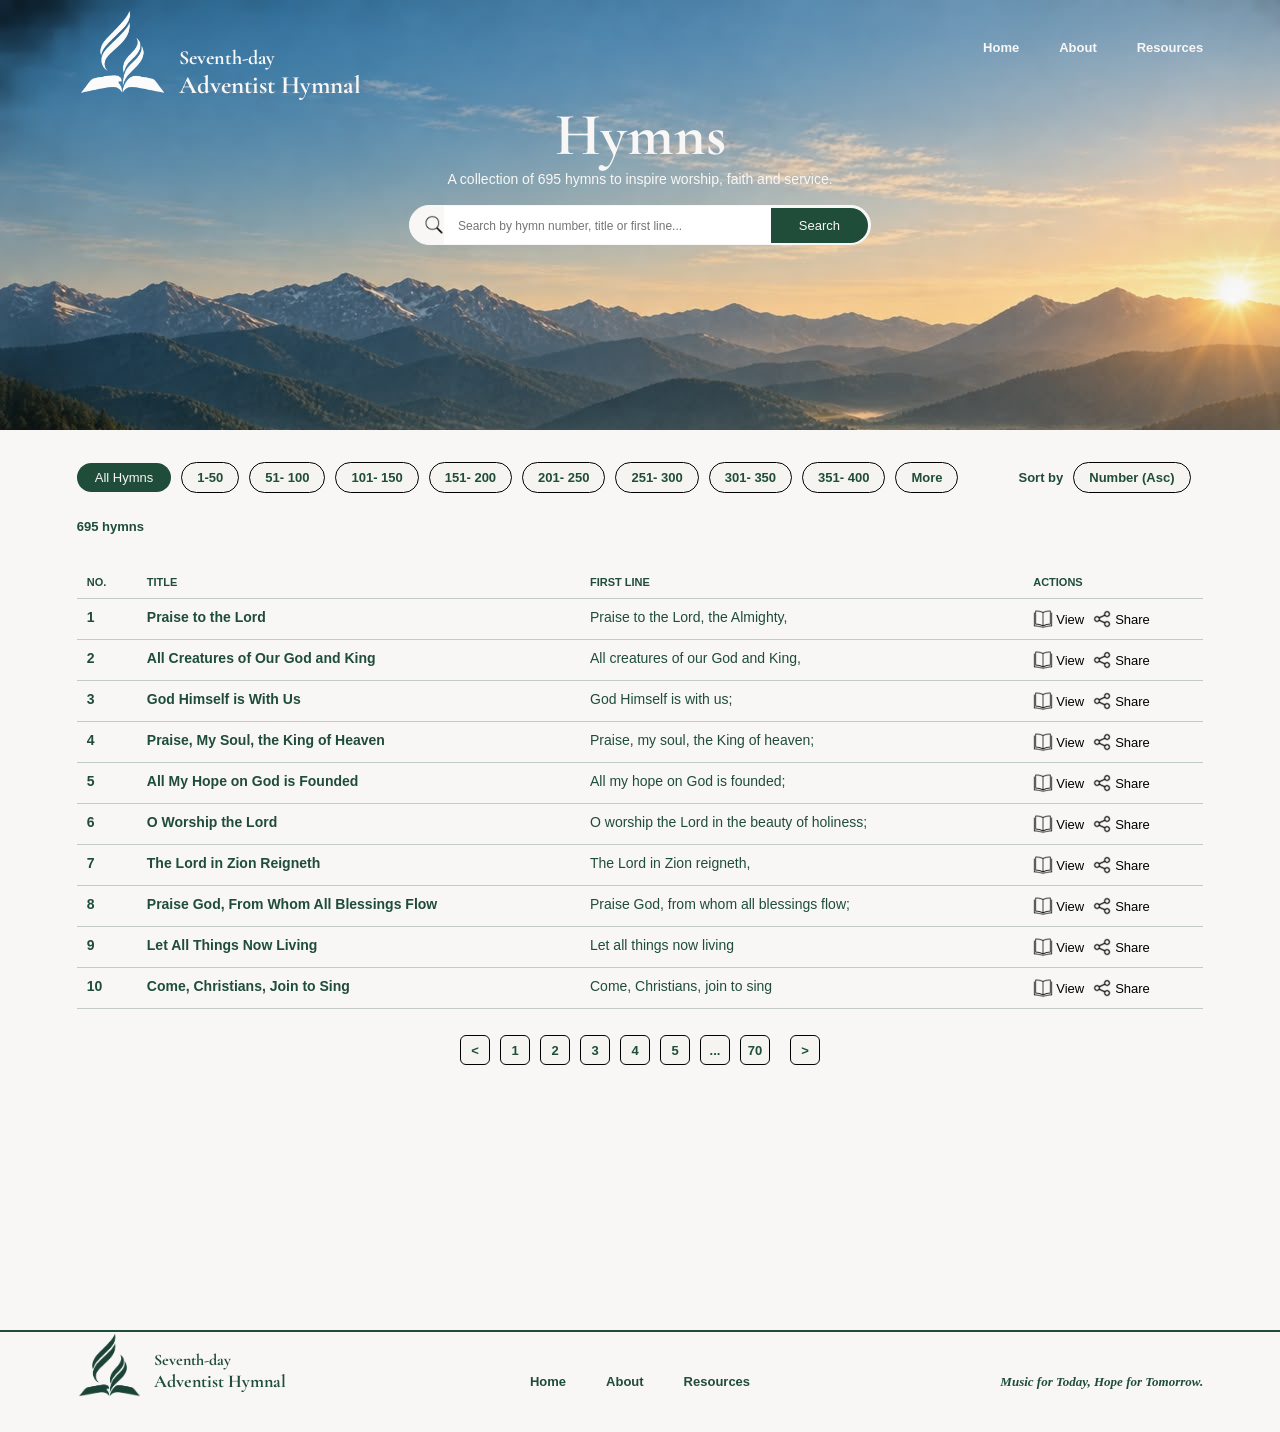
==== commit 2c95a619: "fixed styling and positions" ====
--- a/index.html
+++ b/index.html
@@ -17,7 +17,7 @@
 
     <nav>
         <div class="nav-brand">
-            <img src="sda white.png" alt="sda-logo" width="100px" height="100px">
+            <img src="sda white.png" alt="sda-logo" width="90px" height="90px">
             <h5>Seventh-day <br><span-1>Adventist Hymnal</span-1></h5>
         </div>
         <div class="nav-actions">
@@ -79,13 +79,16 @@
                     <article class="hymn-row">
                         <span class="hymn-number"></span>
                         <div class="hymn-details">
-                            <h2>Praise to the Lord</h2>
-                            <p class="featured-hymn">Praise to the Lord, the Almighty,</p>
-                        </div>
-                        <button class="hymn-actions-toggle" type="button" aria-label="Show actions for Praise to the Lord" aria-expanded="false">&rarr;</button>
-                        <div class="hymn-actions">
-                            <a href="#" aria-label="View Praise to the Lord"><img src="icons8-open-book-50.png" alt=""><span>View</span></a>
-                            <a href="#" aria-label="Share Praise to the Lord"><img src="icons8-share-48.png" alt=""><span>Share</span></a>
+                            <a href="page.html">
+                                <h2>Praise to the Lord</h2>
+                                <p class="featured-hymn">Praise to the Lord, the Almighty,</p>
+                            </a>
+                        </div>
+                        <div class="hymn-actions">
+                            <a href="page.html" aria-label="View Praise to the Lord"><img src="icons8-open-book-50.png"
+                                    alt=""><span>View</span></a>
+                            <a href="#" aria-label="Share Praise to the Lord"><img src="icons8-share-48.png"
+                                    alt=""><span>Share</span></a>
                         </div>
                     </article>
                     <article class="hymn-row">
@@ -94,10 +97,11 @@
                             <h2>All Creatures of Our God and King</h2>
                             <p class="featured-hymn">All creatures of our God and King,</p>
                         </div>
-                        <button class="hymn-actions-toggle" type="button" aria-label="Show actions for All Creatures of Our God and King" aria-expanded="false">&rarr;</button>
-                        <div class="hymn-actions">
-                            <a href="#" aria-label="View All Creatures of Our God and King"><img src="icons8-open-book-50.png" alt=""><span>View</span></a>
-                            <a href="#" aria-label="Share All Creatures of Our God and King"><img src="icons8-share-48.png" alt=""><span>Share</span></a>
+                        <div class="hymn-actions">
+                            <a href="#" aria-label="View All Creatures of Our God and King"><img
+                                    src="icons8-open-book-50.png" alt=""><span>View</span></a>
+                            <a href="#" aria-label="Share All Creatures of Our God and King"><img
+                                    src="icons8-share-48.png" alt=""><span>Share</span></a>
                         </div>
                     </article>
                     <article class="hymn-row">
@@ -106,10 +110,11 @@
                             <h2>God Himself is With Us</h2>
                             <p class="featured-hymn">God Himself is with us;</p>
                         </div>
-                        <button class="hymn-actions-toggle" type="button" aria-label="Show actions for God Himself is With Us" aria-expanded="false">&rarr;</button>
-                        <div class="hymn-actions">
-                            <a href="#" aria-label="View God Himself is With Us"><img src="icons8-open-book-50.png" alt=""><span>View</span></a>
-                            <a href="#" aria-label="Share God Himself is With Us"><img src="icons8-share-48.png" alt=""><span>Share</span></a>
+                        <div class="hymn-actions">
+                            <a href="#" aria-label="View God Himself is With Us"><img src="icons8-open-book-50.png"
+                                    alt=""><span>View</span></a>
+                            <a href="#" aria-label="Share God Himself is With Us"><img src="icons8-share-48.png"
+                                    alt=""><span>Share</span></a>
                         </div>
                     </article>
                     <article class="hymn-row">
@@ -118,10 +123,11 @@
                             <h2>Praise, My Soul, the King of Heaven</h2>
                             <p class="featured-hymn">Praise, my soul, the King of heaven;</p>
                         </div>
-                        <button class="hymn-actions-toggle" type="button" aria-label="Show actions for Praise, My Soul, the King of Heaven" aria-expanded="false">&rarr;</button>
-                        <div class="hymn-actions">
-                            <a href="#" aria-label="View Praise, My Soul, the King of Heaven"><img src="icons8-open-book-50.png" alt=""><span>View</span></a>
-                            <a href="#" aria-label="Share Praise, My Soul, the King of Heaven"><img src="icons8-share-48.png" alt=""><span>Share</span></a>
+                        <div class="hymn-actions">
+                            <a href="#" aria-label="View Praise, My Soul, the King of Heaven"><img
+                                    src="icons8-open-book-50.png" alt=""><span>View</span></a>
+                            <a href="#" aria-label="Share Praise, My Soul, the King of Heaven"><img
+                                    src="icons8-share-48.png" alt=""><span>Share</span></a>
                         </div>
                     </article>
                     <article class="hymn-row">
@@ -130,10 +136,11 @@
                             <h2>All My Hope on God is Founded</h2>
                             <p class="featured-hymn">All my hope on God is founded;</p>
                         </div>
-                        <button class="hymn-actions-toggle" type="button" aria-label="Show actions for All My Hope on God is Founded" aria-expanded="false">&rarr;</button>
-                        <div class="hymn-actions">
-                            <a href="#" aria-label="View All My Hope on God is Founded"><img src="icons8-open-book-50.png" alt=""><span>View</span></a>
-                            <a href="#" aria-label="Share All My Hope on God is Founded"><img src="icons8-share-48.png" alt=""><span>Share</span></a>
+                        <div class="hymn-actions">
+                            <a href="#" aria-label="View All My Hope on God is Founded"><img
+                                    src="icons8-open-book-50.png" alt=""><span>View</span></a>
+                            <a href="#" aria-label="Share All My Hope on God is Founded"><img src="icons8-share-48.png"
+                                    alt=""><span>Share</span></a>
                         </div>
                     </article>
                     <article class="hymn-row">
@@ -142,10 +149,11 @@
                             <h2>O Worship the Lord</h2>
                             <p class="featured-hymn">O worship the Lord in the beauty of holiness;</p>
                         </div>
-                        <button class="hymn-actions-toggle" type="button" aria-label="Show actions for O Worship the Lord" aria-expanded="false">&rarr;</button>
-                        <div class="hymn-actions">
-                            <a href="#" aria-label="View O Worship the Lord"><img src="icons8-open-book-50.png" alt=""><span>View</span></a>
-                            <a href="#" aria-label="Share O Worship the Lord"><img src="icons8-share-48.png" alt=""><span>Share</span></a>
+                        <div class="hymn-actions">
+                            <a href="#" aria-label="View O Worship the Lord"><img src="icons8-open-book-50.png"
+                                    alt=""><span>View</span></a>
+                            <a href="#" aria-label="Share O Worship the Lord"><img src="icons8-share-48.png"
+                                    alt=""><span>Share</span></a>
                         </div>
                     </article>
                     <article class="hymn-row">
@@ -154,10 +162,11 @@
                             <h2>The Lord in Zion Reigneth</h2>
                             <p class="featured-hymn">The Lord in Zion reigneth,</p>
                         </div>
-                        <button class="hymn-actions-toggle" type="button" aria-label="Show actions for The Lord in Zion Reigneth" aria-expanded="false">&rarr;</button>
-                        <div class="hymn-actions">
-                            <a href="#" aria-label="View The Lord in Zion Reigneth"><img src="icons8-open-book-50.png" alt=""><span>View</span></a>
-                            <a href="#" aria-label="Share The Lord in Zion Reigneth"><img src="icons8-share-48.png" alt=""><span>Share</span></a>
+                        <div class="hymn-actions">
+                            <a href="#" aria-label="View The Lord in Zion Reigneth"><img src="icons8-open-book-50.png"
+                                    alt=""><span>View</span></a>
+                            <a href="#" aria-label="Share The Lord in Zion Reigneth"><img src="icons8-share-48.png"
+                                    alt=""><span>Share</span></a>
                         </div>
                     </article>
                     <article class="hymn-row">
@@ -166,10 +175,11 @@
                             <h2>Praise God, From Whom All Blessings Flow</h2>
                             <p class="featured-hymn">Praise God, from whom all blessings flow;</p>
                         </div>
-                        <button class="hymn-actions-toggle" type="button" aria-label="Show actions for Praise God, From Whom All Blessings Flow" aria-expanded="false">&rarr;</button>
-                        <div class="hymn-actions">
-                            <a href="#" aria-label="View Praise God, From Whom All Blessings Flow"><img src="icons8-open-book-50.png" alt=""><span>View</span></a>
-                            <a href="#" aria-label="Share Praise God, From Whom All Blessings Flow"><img src="icons8-share-48.png" alt=""><span>Share</span></a>
+                        <div class="hymn-actions">
+                            <a href="#" aria-label="View Praise God, From Whom All Blessings Flow"><img
+                                    src="icons8-open-book-50.png" alt=""><span>View</span></a>
+                            <a href="#" aria-label="Share Praise God, From Whom All Blessings Flow"><img
+                                    src="icons8-share-48.png" alt=""><span>Share</span></a>
                         </div>
                     </article>
                     <article class="hymn-row">
@@ -178,10 +188,11 @@
                             <h2>Let All Things Now Living</h2>
                             <p class="featured-hymn">Let all things now living</p>
                         </div>
-                        <button class="hymn-actions-toggle" type="button" aria-label="Show actions for Let All Things Now Living" aria-expanded="false">&rarr;</button>
-                        <div class="hymn-actions">
-                            <a href="#" aria-label="View Let All Things Now Living"><img src="icons8-open-book-50.png" alt=""><span>View</span></a>
-                            <a href="#" aria-label="Share Let All Things Now Living"><img src="icons8-share-48.png" alt=""><span>Share</span></a>
+                        <div class="hymn-actions">
+                            <a href="#" aria-label="View Let All Things Now Living"><img src="icons8-open-book-50.png"
+                                    alt=""><span>View</span></a>
+                            <a href="#" aria-label="Share Let All Things Now Living"><img src="icons8-share-48.png"
+                                    alt=""><span>Share</span></a>
                         </div>
                     </article>
                     <article class="hymn-row">
@@ -190,10 +201,11 @@
                             <h2>Come, Christians, Join to Sing</h2>
                             <p class="featured-hymn">Come, Christians, join to sing</p>
                         </div>
-                        <button class="hymn-actions-toggle" type="button" aria-label="Show actions for Come, Christians, Join to Sing" aria-expanded="false">&rarr;</button>
-                        <div class="hymn-actions">
-                            <a href="#" aria-label="View Come, Christians, Join to Sing"><img src="icons8-open-book-50.png" alt=""><span>View</span></a>
-                            <a href="#" aria-label="Share Come, Christians, Join to Sing"><img src="icons8-share-48.png" alt=""><span>Share</span></a>
+                        <div class="hymn-actions">
+                            <a href="#" aria-label="View Come, Christians, Join to Sing"><img
+                                    src="icons8-open-book-50.png" alt=""><span>View</span></a>
+                            <a href="#" aria-label="Share Come, Christians, Join to Sing"><img src="icons8-share-48.png"
+                                    alt=""><span>Share</span></a>
                         </div>
                     </article>
                 </div>
@@ -224,24 +236,24 @@
         </div>
         <div class="mobile-footer">
             <div class="foot-mob">
-            <a href="#"><img src="icons8-home-48-1f4d3a.png" alt="Home" width="25px" height="25px">
-            <p>Home</p>
-            </a>
-            </div>
-            <div class="foot-mob">
-            <a href="#"><img src="icons8-open-book-50-1f4d3a.png" alt="Search" width="25px" height="25px">
-            <p>Search</p>
-            </a>
-            </div>
-            <div class="foot-mob">
-            <a href="#"><img src="icons8-love-24-1f4d3a.png" alt="favourite">
-            <p>Favourite</p>
-            </a>
-            </div>
-            <div class="foot-mob">
-            <a href="#"><img src="icons8-ellipsis-30-1f4d3a.png" alt="more">
-            <p>More</p>
-            </a>
+                <a href="#"><img src="icons8-home-48-1f4d3a.png" alt="Home" width="25px" height="25px">
+                    <p>Home</p>
+                </a>
+            </div>
+            <div class="foot-mob">
+                <a href="#"><img src="icons8-open-book-50-1f4d3a.png" alt="Search" width="25px" height="25px">
+                    <p>Search</p>
+                </a>
+            </div>
+            <div class="foot-mob">
+                <a href="#"><img src="icons8-love-24-1f4d3a.png" alt="favourite">
+                    <p>Favourite</p>
+                </a>
+            </div>
+            <div class="foot-mob">
+                <a href="#"><img src="icons8-ellipsis-30-1f4d3a.png" alt="more">
+                    <p>More</p>
+                </a>
             </div>
         </div>
     </footer>
--- a/main.css
+++ b/main.css
@@ -29,6 +29,10 @@
 
 .nav-brand img {
     transform: translateY(-35px);
+}
+
+.nav-brand h5 {
+    transform: translateY(6px);
 }
 
 .nav-actions {
@@ -148,7 +152,7 @@
     font-optical-sizing: auto;
     font-weight: 700;
     font-style: normal;
-    font-size: 16px;
+    font-size: 20px;
     color: #f8f7f5;
 }
 
@@ -180,7 +184,7 @@
     font-optical-sizing: auto;
     font-weight: 700;
     font-style: normal;
-    font-size: 18px;
+    font-size: 25px;
     color: #f8f7f5;
 }
 
@@ -193,7 +197,6 @@
 .main {
     overflow: hidden;
     padding-bottom: 100px;
-    /* background-image: url(landscape.jpg); */
 }
 
 .hero {
@@ -322,6 +325,11 @@
     font: 700 14px "Inter", sans-serif;
 }
 
+.hymn-details a {
+    display: contents;
+    text-decoration: none;
+}
+
 .featured-hymn {
     padding: 10px;
     border-bottom: 1px solid rgba(31, 77, 58, .25);
@@ -331,10 +339,6 @@
     font-style: normal;
     font-size: 14px;
     color: #1f4d3a;
-}
-
-.hymn-actions-toggle {
-    display: none;
 }
 
 .hymn-actions {
@@ -542,11 +546,13 @@
     }
 
     .nav-brand h5 {
-        font-size: 14px;
+        font-size: 20px;
+        transform: translateY(6px);
     }
 
     .nav-brand span-1 {
-        font-size: 16px;
+        font-size: 25px;
+        transform: translateY(6px);
     }
 
     .menu-toggle {
@@ -669,7 +675,7 @@
 
     .hymn-row {
         display: grid;
-        grid-template-columns: 32px minmax(0, 1fr) 36px;
+        grid-template-columns: 32px minmax(0, 1fr) auto;
         gap: 8px;
         align-items: center;
         min-height: 70px;
@@ -702,39 +708,12 @@
         color: #52675d;
     }
 
-    .hymn-actions-toggle {
-        display: block;
-        width: 36px;
-        height: 36px;
-        border: 1px solid rgba(31, 77, 58, .35);
-        border-radius: 50%;
-        background: transparent;
-        color: #1f4d3a;
-        cursor: pointer;
-        font-size: 20px;
-    }
-
-    .hymn-actions-toggle[aria-expanded="true"] {
-        transform: rotate(90deg);
-    }
-
-    .hymn-actions {
-        display: none;
-        grid-column: 2 / 4;
-        padding: 0 0 4px;
-        border: 0;
-    }
-
     .hymn-actions a {
         justify-content: center;
         width: 32px;
         height: 32px;
     }
 
-    .hymn-row.is-open .hymn-actions {
-        display: flex;
-    }
-
     .hymn-actions a span {
         display: none;
     }
